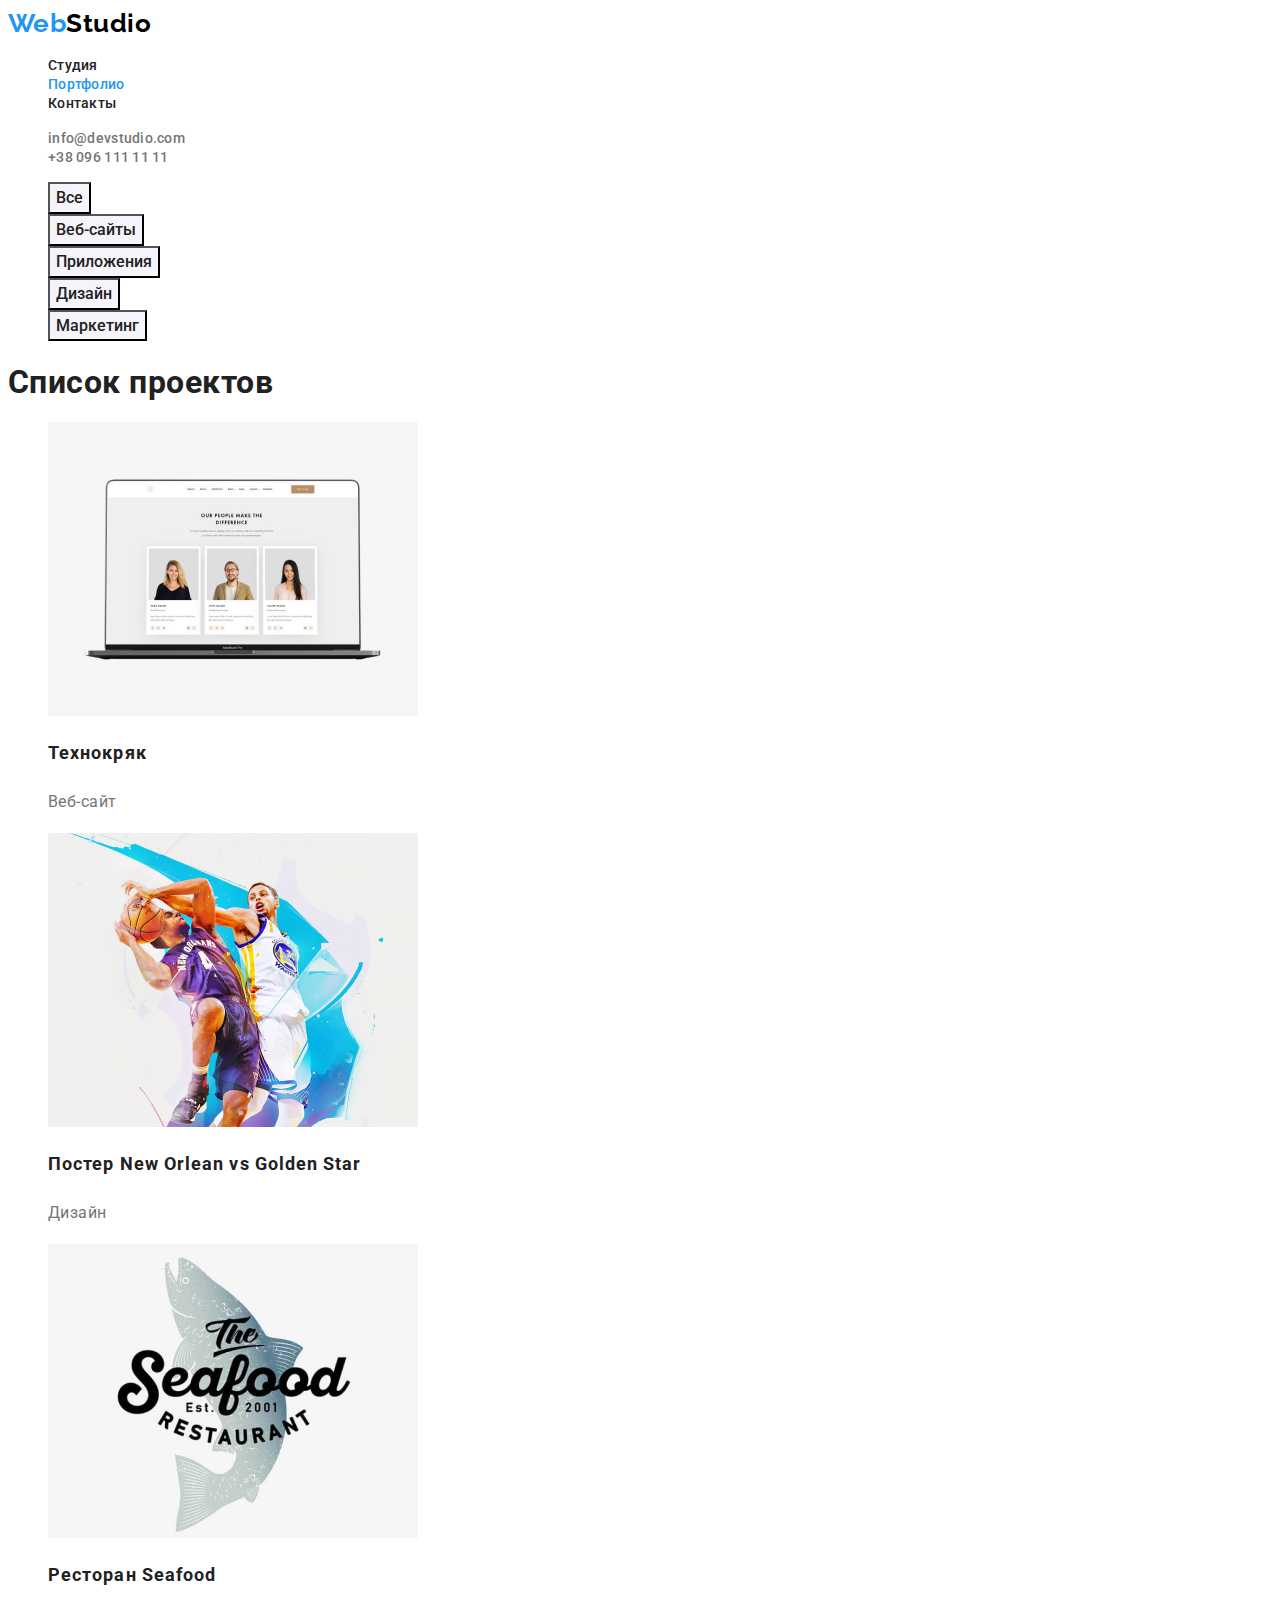
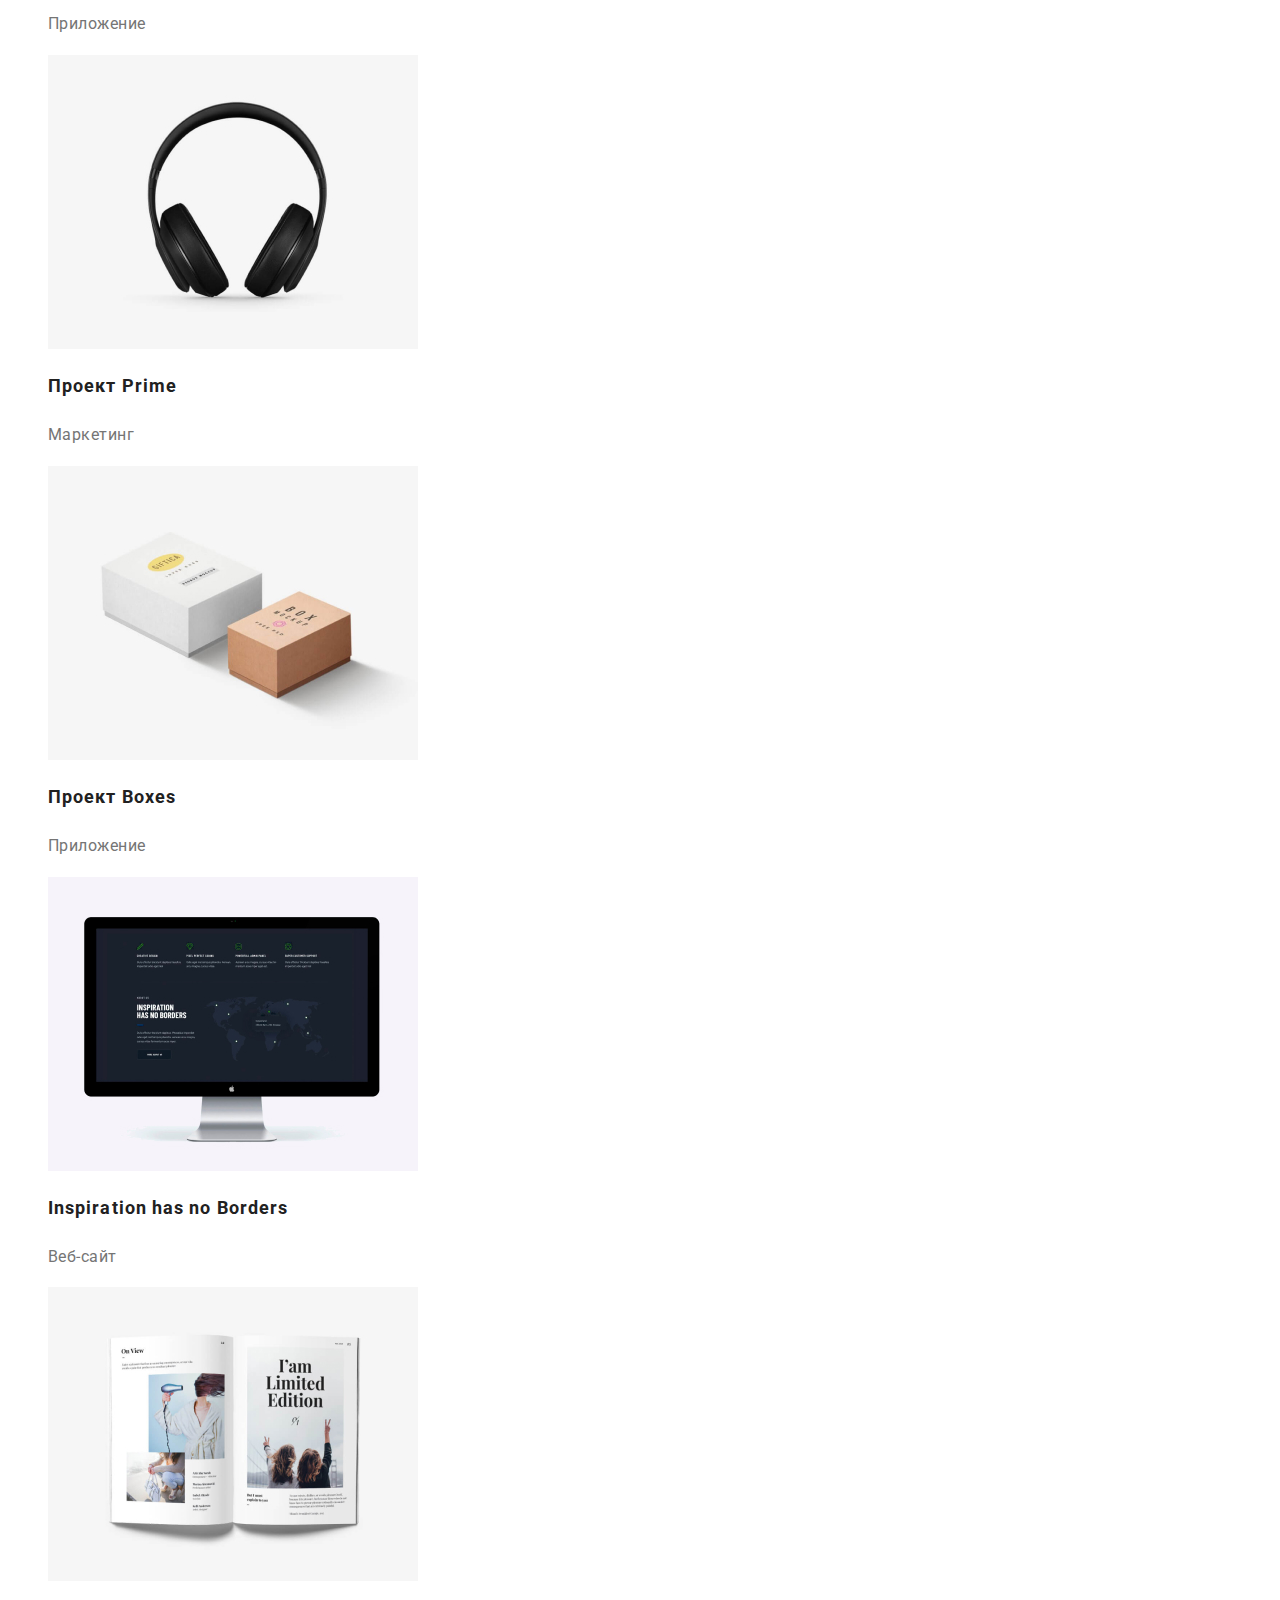
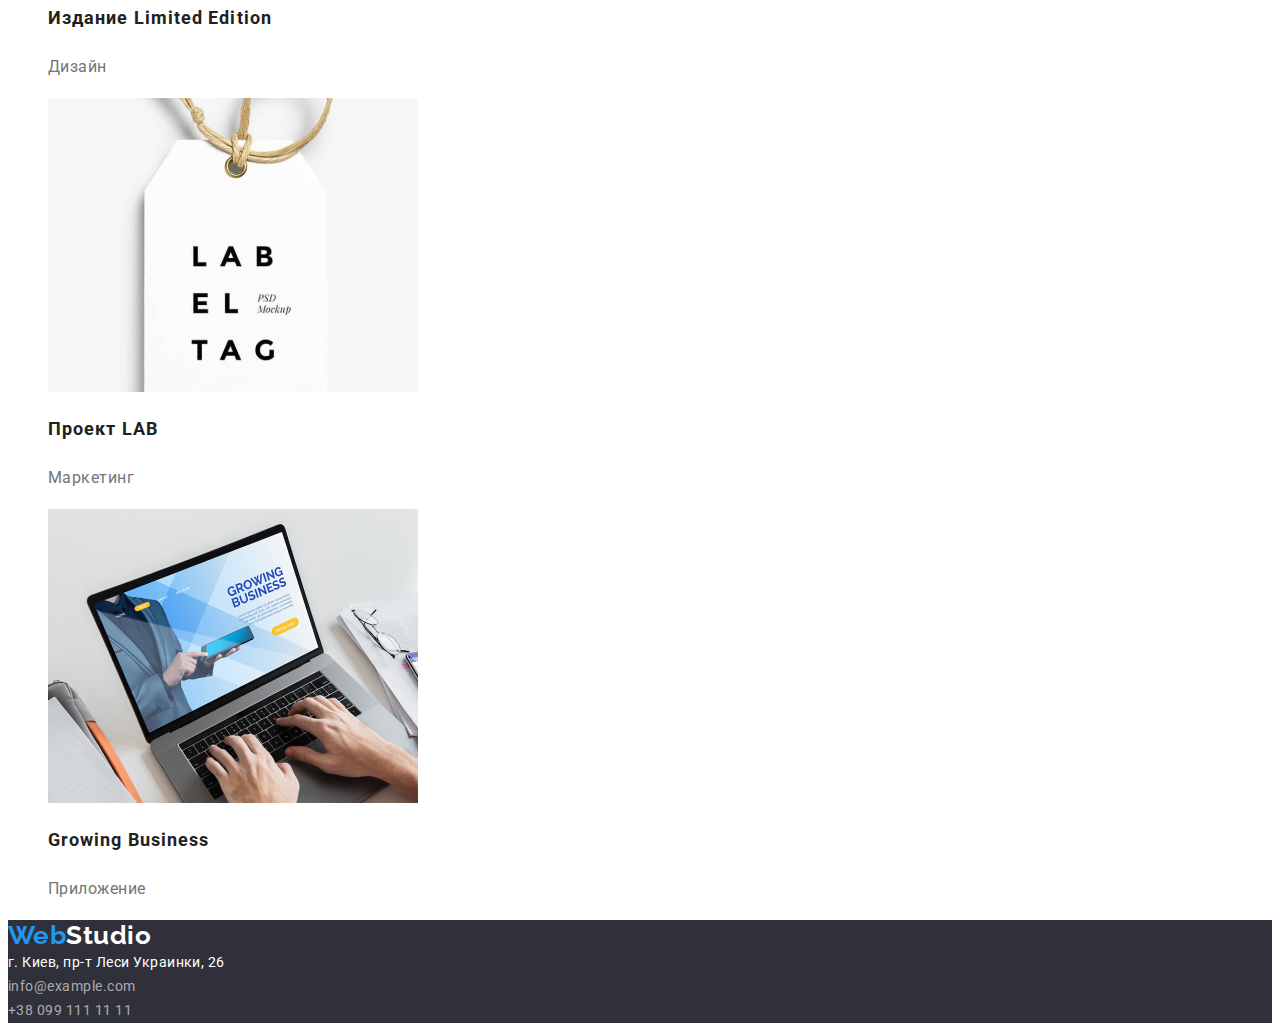
==== portfolio.html @ a72ca66a "Initial commit" ====
<!DOCTYPE html>
<html lang="ru">
<head>
    <meta charset="UTF-8">
    <meta http-equiv="X-UA-Compatible" content="IE=edge">
    <meta name="viewport" content="width=device-width, initial-scale=1.0">
    <title>Portfolio</title>
    <link rel="preconnect" href="https://fonts.googleapis.com">
    <link rel="preconnect" href="https://fonts.gstatic.com" crossorigin>
    <link href="https://fonts.googleapis.com/css2?family=Raleway:wght@700&family=Roboto:wght@400;500;700;900&display=swap"
        rel="stylesheet">
    <link rel="stylesheet" href="./css/styles.css">
</head>
<body>
    <!--Header-->
    <header>
        <a href="" class="logo-link"> <span class="logo-page-web">Web</span><span class="logo-page-studio">Studio</span></a>
        <nav>
            <ul class="site-nav list">
                <li> <a href="./index.html" class="link ">Студия</a></li>
                <li> <a href="./portfolio.html" class="link current">Портфолио </a></li>
                <li> <a href="./contacts.html" class="link">Контакты</a></li>
            </ul>
        </nav>
        <ul class="contact-nav list">
            <li><a href="mailto:info@devstudio.com" class="link">info@devstudio.com</a></li>
            <li><a href="tel:+380961111111" class="link">+38 096 111 11 11</a></li>
        </ul>
    </header>
    <!--Main-->
    <main>
        <section>
        <ul class="list"> 
            <li>
                <button type="button" class="button-filter">Все</button>
            </li>
            <li>
                <button type="button" class="button-filter">Веб-сайты</button>
            </li>
            <li>
                <button type="button" class="button-filter">Приложения</button>
            </li>
            <li>
                <button type="button" class="button-filter">Дизайн</button>
            </li>
            <li>
                <button type="button" class="button-filter">Маркетинг</button>
            </li>
        </ul>
        <!--Main menu-->
        <!--Скрытый заголовок-->
        <h1>Список проектов</h1>
        <ul class="project-list list">
            <li> <a href="" class="link">
                <img src="./images/technokryak.jpg" alt="Фото Технокряк" width="370">
                <h2 class="project-name" >Технокряк</h2>
                <p class="project-desc">Веб-сайт</p>
                </a>
            </li>
            <li> <a href="" class="link">
            <img src="./images/new_orlean.jpg" alt="Фото Нью орлеан" width="370">
                <h2 class="project-name">Постер New Orlean vs Golden Star</h2>
                    <p class="project-desc">Дизайн</p>
                </a>
                </li>
            <li> <a href="" class="link">
            <img src="./images/seafood.jpg" alt="Фото Си фуд" width="370">
                <h2 class="project-name">Ресторан Seafood</h2>
                    <p class="project-desc">Приложение</p>
                </a>
                </li>
            <li> <a href="" class="link">
                <img src="./images/prime.jpg" alt="Фото Прайм" width="370">
                <h2 class="project-name">Проект Prime</h2>
                <p class="project-desc">Маркетинг</p>
                </a>
            </li>
            <li> <a href="" class="link">
            <img src="./images/boxes.jpg" alt="Фото Боксес" width="370">
                <h2 class="project-name">Проект Boxes</h2>
                <p class="project-desc">Приложение</p>
            </a>
            </li>
            <li> <a href="" class="link">
            <img src="./images/no_borders.jpg" alt="Фото Но бордерс" width="370">
                <h2 class="project-name">Inspiration has no Borders</h2>
                <p class="project-desc">Веб-сайт</p>
            </a>
            </li>
            <li> <a href="" class="link">
            <img src="./images/limited_edition.jpg" alt="Фото Лимитед едишн" width="370">
                <h2 class="project-name">Издание Limited Edition</h2>
                <p class="project-desc">Дизайн</p>
            </a>
            </li>
            <li> <a href="" class="link">
            <img src="./images/lab.jpg" alt="Фото Лаб" width="370">
                <h2 class="project-name">Проект LAB</h2>
                <p class="project-desc">Маркетинг</p>
            </a>
            </li>
            <li> <a href="" class="link">
            <img src="./images/gr_business.jpg" alt="Фото растущий бизнес" width="370">
                <h2 class="project-name">Growing Business</h2>
                <p class="project-desc">Приложение</p>
            </a>
            </li>
        </ul>
        </section>
    </main>

    <!--Footer-->
    <footer class="footer-nav">
        <a href="" class="logo-link"><span class="logo-page-web">Web</span><span class="logo-page-studio-white">Studio</span></a>
        <address class="adress">г. Киев, пр-т Леси Украинки, 26 <br>
            <a href="mailto:info@example.com" class="contact">info@example.com</a><br>
            <a href="tel:+380991111111" class="contact">+38 099 111 11 11</a>
        </address>
    </footer>
</body>
---- css/styles.css ----
:root {
    --brand-blue-color: #2196F3;
    --brand-black-color:#212121;
    --brand-grey-color: #757575;
    --background-page:#ffffff;;
    --brand-white-color:#ffffff;
    --background-button-grey: #F5F4FA;
    --background-darkgrey:#2F303A;
      
    }
    body{
        color:var(--brand-black-color);
        background-color: var(--background-page);
        font-family:Roboto, sans-serif;
        letter-spacing: 0.03em;
        
    }
    .list{
        list-style: none;
    }

    /*Стили для index.html*/
    /*Header*/
    .logo-link{
        text-decoration: none;
    }
    .logo-page-web{
        color: var(--brand-blue-color);

        font-family: Raleway,sans-serif;
        font-style: normal;
        font-weight: bold;
        font-size: 26px;
        line-height: 1.19;

    }
    .logo-page-studio{
        color: #000000;

        font-family: Raleway, sans-serif;
        font-style: normal;
        font-weight: bold;
        font-size: 26px;
        line-height: 1.19;
    }
    .site-nav .link{
        color: var(--brand-black-color);
        text-decoration: none;
        
        font-style: normal;
        font-weight: 500;
        font-size: 14px;
        line-height: 1.14;
        letter-spacing: 0.02em;

    }
    .site-nav .link.current{
        color: var(--brand-blue-color);

    }
     .site-nav .link:hover,
     .site-nav .link:focus{
         color: var(--brand-blue-color);
     }
     .contact-nav .link{
        color: var(--brand-grey-color);
        text-decoration: none;

        font-style: normal;
        font-weight: 500;
        font-size: 14px;
        line-height: 1.14;
        letter-spacing: 0.02em;
     }
     .contact-nav .link:hover,
     .contact-nav .link:focus{
         color: var(--brand-blue-color);
         cursor: pointer;
     }

     /*main*/
     .section-main-title{
         background-color: var(--background-darkgrey);
     }
     .main-title{
         color: var(--brand-white-color);

         font-style: normal;
        font-weight: 900;
        font-size: 44px;
        line-height: 1.36;
        text-align: center;
        letter-spacing: 0.06em;
         text-transform:uppercase;
     }
    .button{
        background-color: var(--brand-blue-color);
        color:var(--brand-white-color);

        cursor: pointer;

        font-family: inherit;
        font-style: normal;
        font-weight: bold;
        font-size: 16px;
        line-height: 1.87;
        text-align: center;
        letter-spacing: 0.06em;
    }
   
    .subtitle .features{
       font-style: normal;
        font-size: 14px;
        line-height: 1.14;
        text-transform:uppercase;
    }
    .subtitle .features-desc{
        color: var(--brand-grey-color);

        font-size: 14px;
        line-height: 1.71;
    }
   .section-activity-title{
       font-style: normal;
       font-size: 36px;
        line-height: 1.16;
        text-align: center;
   }
   .section-team{
       background-color: var(--background-button-grey);
   }
   .section-team-title{
       font-style: normal;
        font-size: 36px;
        line-height: 1.16;
        text-align: center;
   }
   .section-team .name{
       font-style: normal;
        font-weight: 500;
        font-size: 16px;
        line-height: 1.18;
        text-align: center;
   }
   .section-team .job{
       color: var(--brand-grey-color);

       font-style: normal;
       font-size: 16px;
        line-height: 1.18;
        text-align: center;
   }
   /*footer*/
   footer{
       background-color: var(--background-darkgrey);
   }
   .adress{
       color: var(--brand-white-color);

       font-style: normal;
        font-weight: normal;
        font-size: 14px;
        line-height: 1.71;
   }
   .footer-nav .contact{
       color: rgba(255, 255, 255, .6);
       text-decoration: none;

       font-style: normal;
        font-weight: normal;
        font-size: 14px;
        line-height: 1.71;
    }
    .footer-nav .contact:focus,
    .footer-nav .contact:hover{
        color: var(--brand-blue-color);
    }
    .logo-page-studio-white{
        color: var(--brand-white-color);

        font-family: Raleway, sans-serif;
        font-style: normal;
        font-weight: bold;
        font-size: 26px;
        line-height: 1.19;
    }
 /*portfolio.html*/
 .button-filter{
     color: inherit;
     background-color: var(--background-button-grey);
     font-family: inherit;

     font-style: normal;
    font-weight: 500;
    font-size: 16px;
    line-height: 1.62;
    text-align: center;
 }
 .button-filter:hover,
 .button-filter:focus{
     color: var(--brand-white-color);
     background-color: var(--brand-blue-color);
     cursor: pointer;
 }
 .project-list .link{
     text-decoration: none;
 }
 .project-name{
     color: var(--brand-black-color);
     font-style: normal;
    font-weight: bold;
    font-size: 18px;
    line-height: 2;
    letter-spacing: 0.06em;
 }
 .project-desc{
color: var(--brand-grey-color);
font-style: normal;
font-weight: normal;
font-size: 16px;
line-height: 1.87;
 }
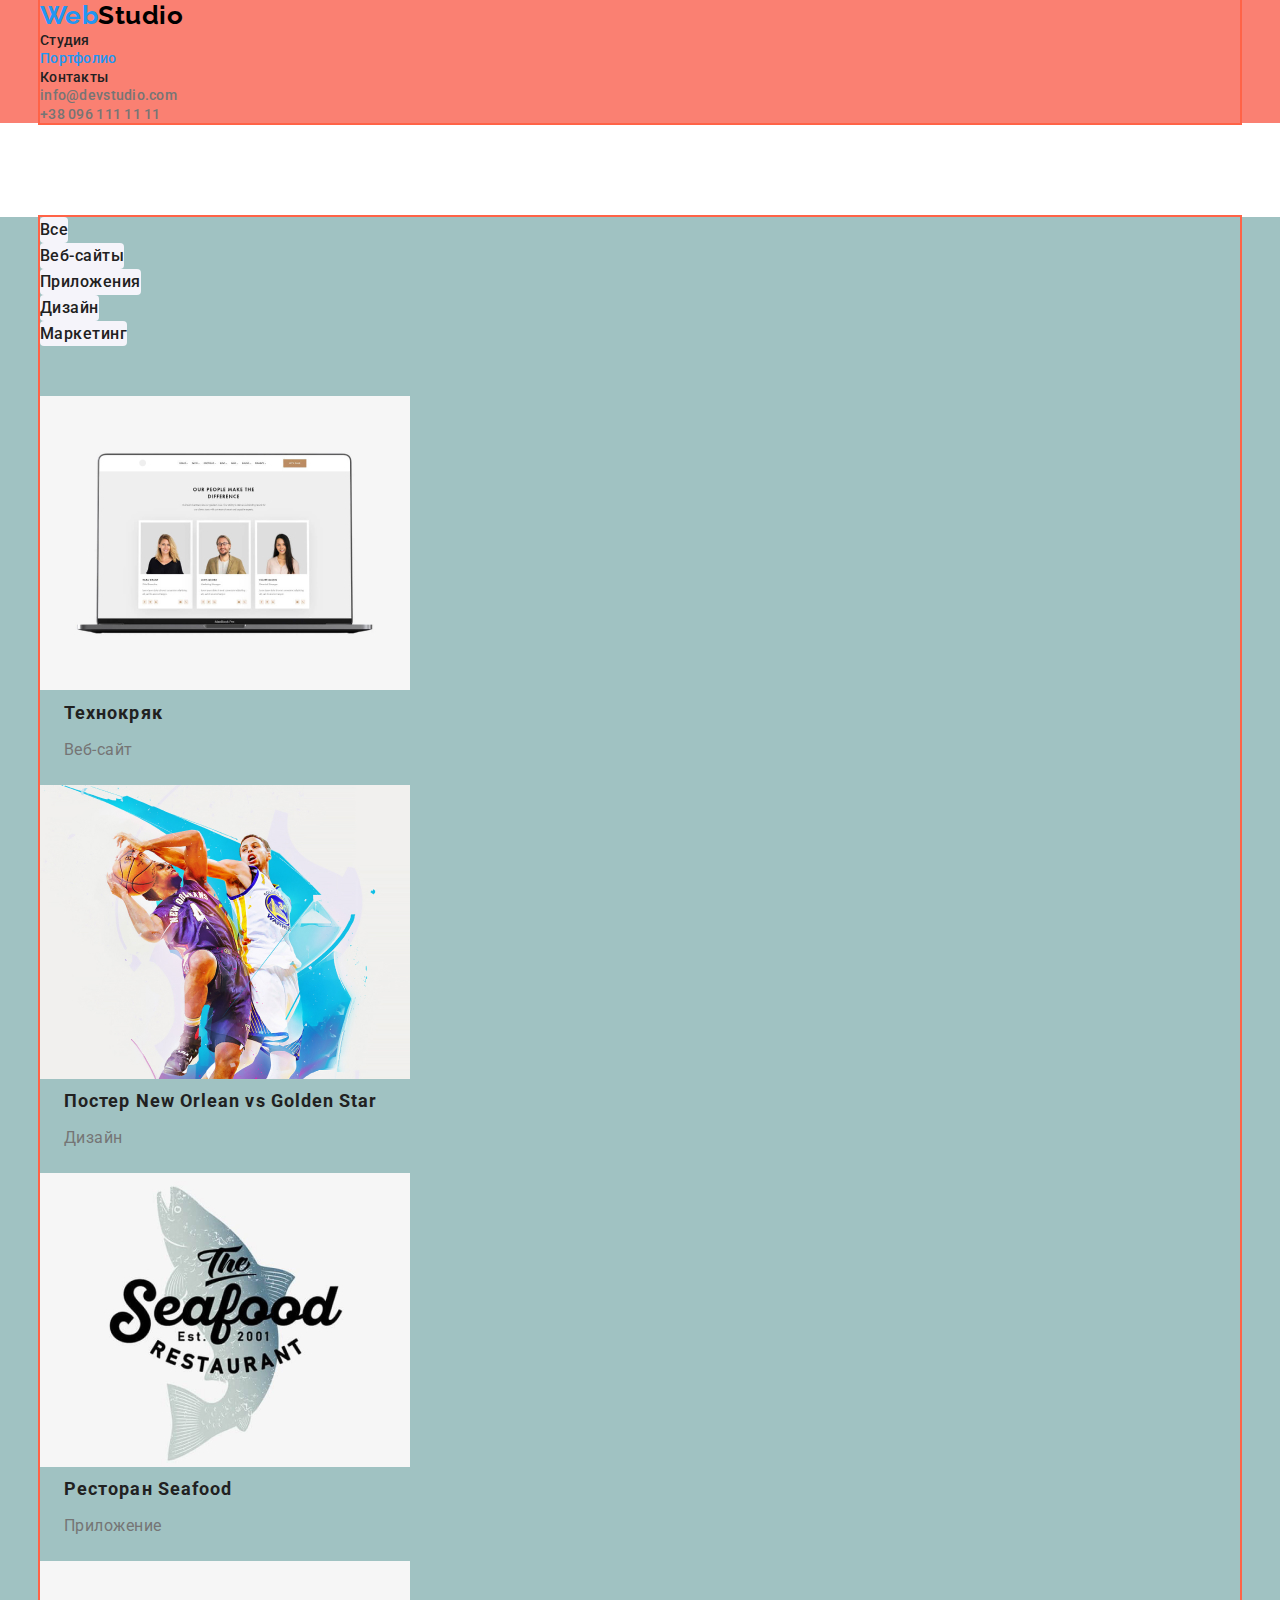
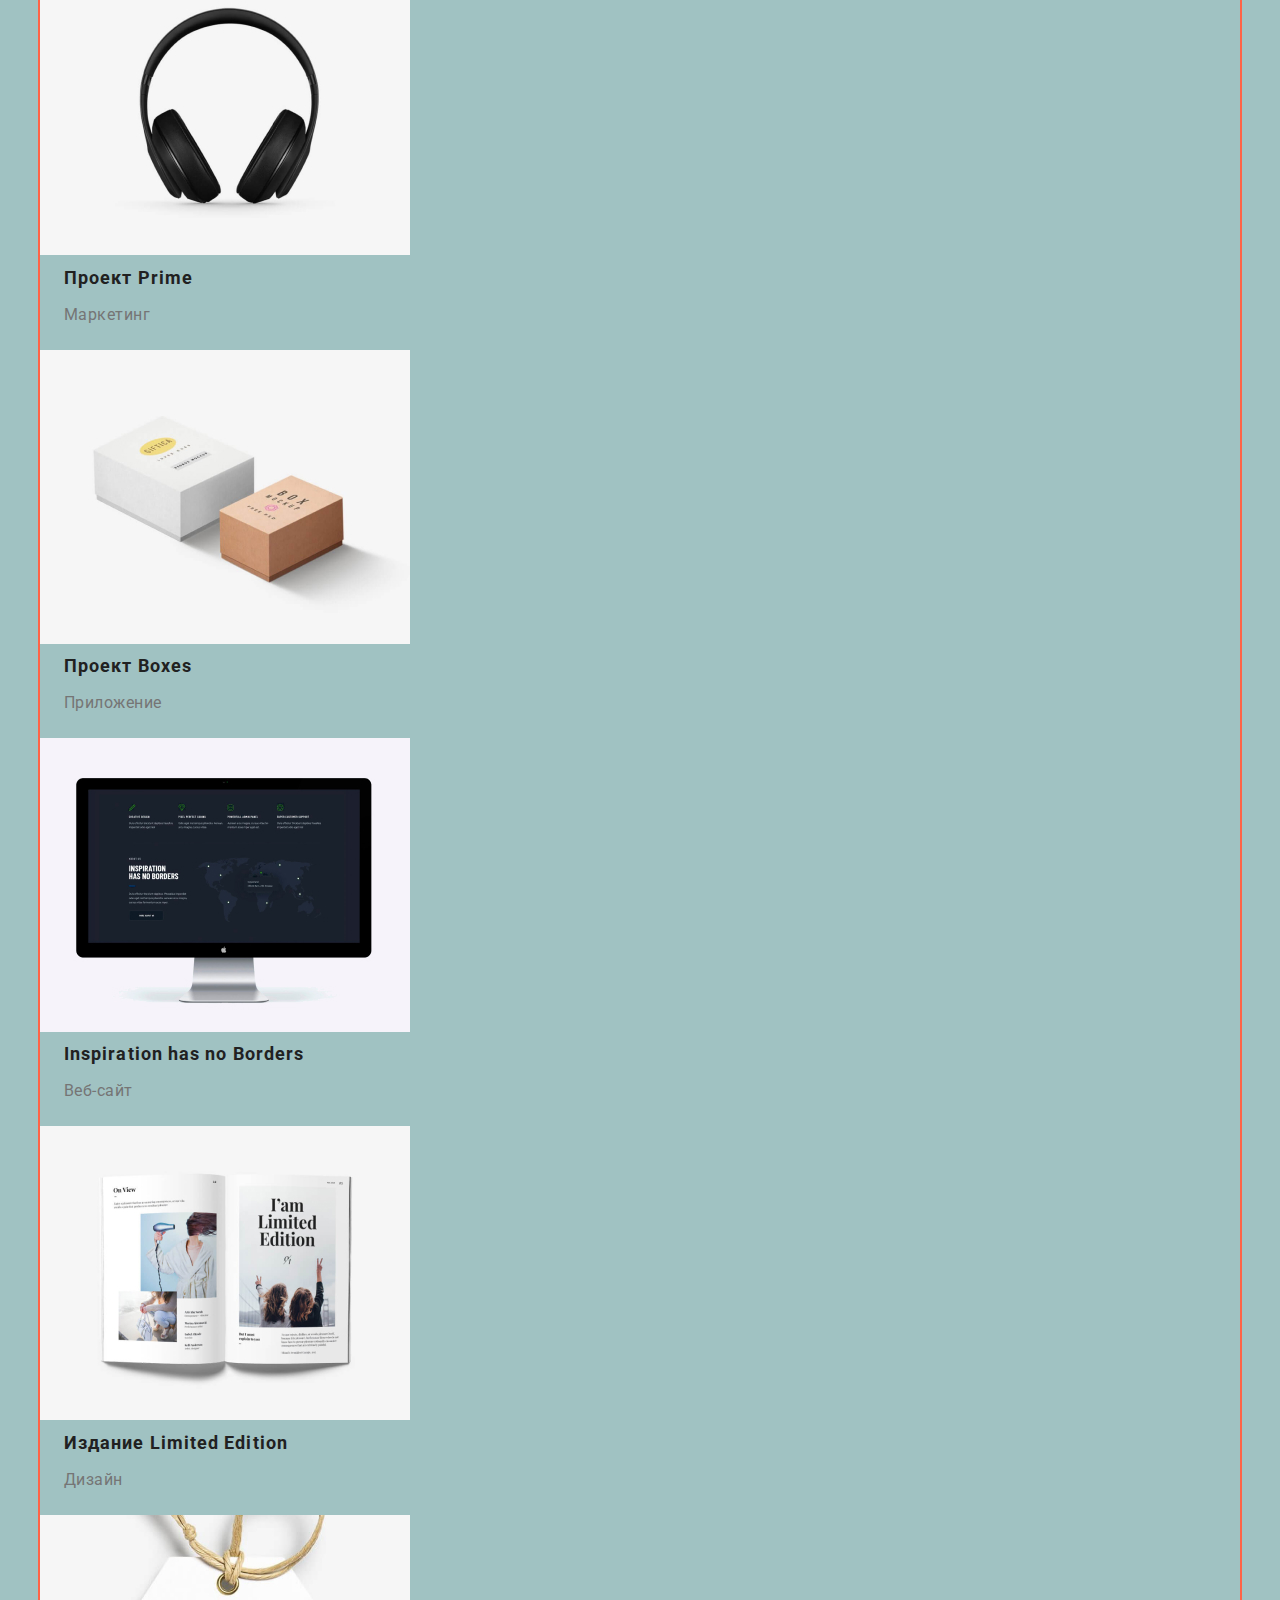
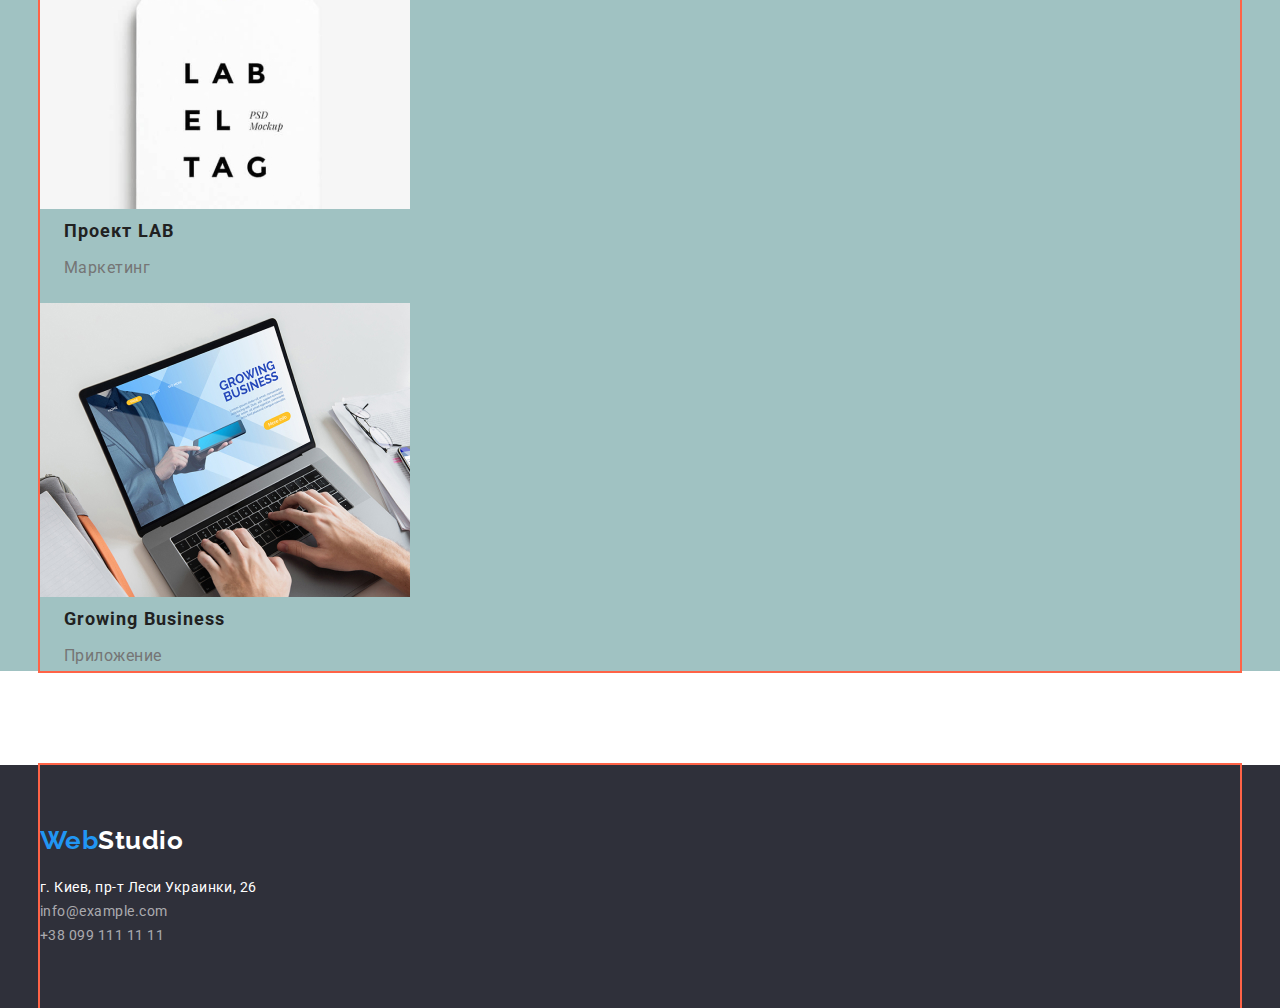
==== commit dcbe9a4e: "Добавляет геометрию страницам" ====
--- a/portfolio.html
+++ b/portfolio.html
@@ -9,47 +9,52 @@
     <link rel="preconnect" href="https://fonts.gstatic.com" crossorigin>
     <link href="https://fonts.googleapis.com/css2?family=Raleway:wght@700&family=Roboto:wght@400;500;700;900&display=swap"
         rel="stylesheet">
+    <link rel="stylesheet" href="https://cdnjs.cloudflare.com/ajax/libs/modern-normalize/1.1.0/modern-normalize.min.css">
     <link rel="stylesheet" href="./css/styles.css">
 </head>
 <body>
     <!--Header-->
-    <header>
-        <a href="" class="logo-link"> <span class="logo-page-web">Web</span><span class="logo-page-studio">Studio</span></a>
-        <nav>
-            <ul class="site-nav list">
-                <li> <a href="./index.html" class="link ">Студия</a></li>
-                <li> <a href="./portfolio.html" class="link current">Портфолио </a></li>
-                <li> <a href="./contacts.html" class="link">Контакты</a></li>
+    <header class="page-header portfolio">
+        <div class="container">
+            <a href="" class="logo-link"> <span class="logo-page-web">Web</span><span class="logo-page-studio">Studio</span></a>
+            <nav>
+                <ul class="site-nav list">
+                    <li> <a href="./index.html" class="link ">Студия</a></li>
+                    <li> <a href="./portfolio.html" class="link current">Портфолио </a></li>
+                    <li> <a href="./contacts.html" class="link">Контакты</a></li>
+                </ul>
+            </nav>
+            <ul class="contact-nav list">
+                <li><a href="mailto:info@devstudio.com" class="link">info@devstudio.com</a></li>
+                <li><a href="tel:+380961111111" class="link">+38 096 111 11 11</a></li>
             </ul>
-        </nav>
-        <ul class="contact-nav list">
-            <li><a href="mailto:info@devstudio.com" class="link">info@devstudio.com</a></li>
-            <li><a href="tel:+380961111111" class="link">+38 096 111 11 11</a></li>
-        </ul>
+        </div>
     </header>
     <!--Main-->
     <main>
-        <section>
-        <ul class="list"> 
-            <li>
-                <button type="button" class="button-filter">Все</button>
-            </li>
-            <li>
-                <button type="button" class="button-filter">Веб-сайты</button>
-            </li>
-            <li>
-                <button type="button" class="button-filter">Приложения</button>
-            </li>
-            <li>
-                <button type="button" class="button-filter">Дизайн</button>
-            </li>
-            <li>
-                <button type="button" class="button-filter">Маркетинг</button>
-            </li>
-        </ul>
+        <section class="projects">
+            <div class="container">
+                <ul class="project-filter list">
+                    <li>
+                        <button type="button" class="button-filter">Все</button>
+                    </li>
+                    <li>
+                        <button type="button" class="button-filter">Веб-сайты</button>
+                    </li>
+                    <li>
+                        <button type="button" class="button-filter">Приложения</button>
+                    </li>
+                    <li>
+                        <button type="button" class="button-filter">Дизайн</button>
+                    </li>
+                    <li>
+                        <button type="button" class="button-filter">Маркетинг</button>
+                    </li>
+                </ul>
+                   
         <!--Main menu-->
         <!--Скрытый заголовок-->
-        <h1>Список проектов</h1>
+        <h1 class="hidden-title">Список проектов</h1>
         <ul class="project-list list">
             <li> <a href="" class="link">
                 <img src="./images/technokryak.jpg" alt="Фото Технокряк" width="370">
@@ -106,15 +111,20 @@
             </a>
             </li>
         </ul>
+        </div>
         </section>
     </main>
 
     <!--Footer-->
     <footer class="footer-nav">
-        <a href="" class="logo-link"><span class="logo-page-web">Web</span><span class="logo-page-studio-white">Studio</span></a>
-        <address class="adress">г. Киев, пр-т Леси Украинки, 26 <br>
-            <a href="mailto:info@example.com" class="contact">info@example.com</a><br>
-            <a href="tel:+380991111111" class="contact">+38 099 111 11 11</a>
-        </address>
+        <div class="container">
+            <a href="" class="logo-link"><span class="logo-page-web">Web</span><span
+                    class="logo-page-studio-white">Studio</span></a>
+            <address class="adress">г. Киев, пр-т Леси Украинки, 26 <br>
+                <a href="mailto:info@example.com" class="contact">info@example.com</a><br>
+                <a href="tel:+380991111111" class="contact">+38 099 111 11 11</a>
+            </address>
+        </div>
+    
     </footer>
 </body>
--- a/css/styles.css
+++ b/css/styles.css
@@ -13,14 +13,28 @@
         background-color: var(--background-page);
         font-family:Roboto, sans-serif;
         letter-spacing: 0.03em;
+        margin: 0px;
         
     }
     .list{
         list-style: none;
+        padding: 0;
+        margin: 0;
+    }
+      .container{
+        width: 1200px;
+        margin-left: auto;
+        margin-right: auto;
+        outline: 2px solid tomato;
     }
 
     /*Стили для index.html*/
     /*Header*/
+    .page-header{
+        
+        background-color: thistle;
+    }
+  
     .logo-link{
         text-decoration: none;
     }
@@ -81,6 +95,8 @@
      /*main*/
      .section-main-title{
          background-color: var(--background-darkgrey);
+         text-align: center;
+         margin-bottom: 94px;
      }
      .main-title{
          color: var(--brand-white-color);
@@ -89,13 +105,25 @@
         font-weight: 900;
         font-size: 44px;
         line-height: 1.36;
-        text-align: center;
+        
         letter-spacing: 0.06em;
          text-transform:uppercase;
+
+         margin-top: 0px;
+         margin-bottom: 30px;
+
+         outline:2px solid yellow;
+     }
+     .hidden-title{
+         display: none;
+         
      }
     .button{
+        all: unset;
         background-color: var(--brand-blue-color);
         color:var(--brand-white-color);
+       box-shadow: 0px 4px 4px rgba(0, 0, 0, 0.15);
+        border-radius: 4px;
 
         cursor: pointer;
 
@@ -106,25 +134,42 @@
         line-height: 1.87;
         text-align: center;
         letter-spacing: 0.06em;
-    }
-   
+
+        display: inline-block;
+        padding: 10px 32px;
+        min-width: 200px;
+    }
+  .features-section{
+      margin-bottom: 94px;
+      background-color: yellow;
+  }
     .subtitle .features{
        font-style: normal;
         font-size: 14px;
         line-height: 1.14;
         text-transform:uppercase;
+        margin-bottom: 10px;
+        margin-top:0;
     }
     .subtitle .features-desc{
         color: var(--brand-grey-color);
 
         font-size: 14px;
         line-height: 1.71;
+        margin-bottom: 0;
+        margin-top: 0;
+    }
+    .section-activity{
+        background-color: rebeccapurple;
+        margin-bottom: 94px;
     }
    .section-activity-title{
        font-style: normal;
        font-size: 36px;
         line-height: 1.16;
         text-align: center;
+        margin-top: 0;
+        margin-bottom: 50px;
    }
    .section-team{
        background-color: var(--background-button-grey);
@@ -134,6 +179,10 @@
         font-size: 36px;
         line-height: 1.16;
         text-align: center;
+        margin-top: 0;
+        margin-bottom: 50px;
+      
+        
    }
    .section-team .name{
        font-style: normal;
@@ -141,6 +190,8 @@
         font-size: 16px;
         line-height: 1.18;
         text-align: center;
+        margin-top: 0;
+        margin-bottom: 10px;
    }
    .section-team .job{
        color: var(--brand-grey-color);
@@ -149,10 +200,16 @@
        font-size: 16px;
         line-height: 1.18;
         text-align: center;
+        margin-top: 0;
+        margin-bottom: 30px;
+   }
+   .container.with-padding{
+       padding: 94px 0;
    }
    /*footer*/
    footer{
        background-color: var(--background-darkgrey);
+       
    }
    .adress{
        color: var(--brand-white-color);
@@ -161,6 +218,7 @@
         font-weight: normal;
         font-size: 14px;
         line-height: 1.71;
+        padding-bottom: 60px;
    }
    .footer-nav .contact{
        color: rgba(255, 255, 255, .6);
@@ -184,10 +242,31 @@
         font-size: 26px;
         line-height: 1.19;
     }
+
+   .footer-nav .logo-link{
+        display: inline-block;
+        padding-top: 60px;
+        padding-bottom: 20px;
+        
+    }
  /*portfolio.html*/
+ .page-header.portfolio{
+     margin-bottom: 94px;
+     background-color: salmon;
+ }
+ .project-filter.list{
+     padding-bottom: 50px;
+     
+ }
+ .projects{
+     background-color: rgb(160, 194, 194);
+     margin-bottom:94px ;
+ }
  .button-filter{
+     all: unset;
      color: inherit;
      background-color: var(--background-button-grey);
+     border-radius: 4px;
      font-family: inherit;
 
      font-style: normal;
@@ -212,6 +291,7 @@
     font-size: 18px;
     line-height: 2;
     letter-spacing: 0.06em;
+    margin: 0 24px 4px 24px;
  }
  .project-desc{
 color: var(--brand-grey-color);
@@ -219,4 +299,5 @@
 font-weight: normal;
 font-size: 16px;
 line-height: 1.87;
+margin: 0 24px 20px 24px;
  }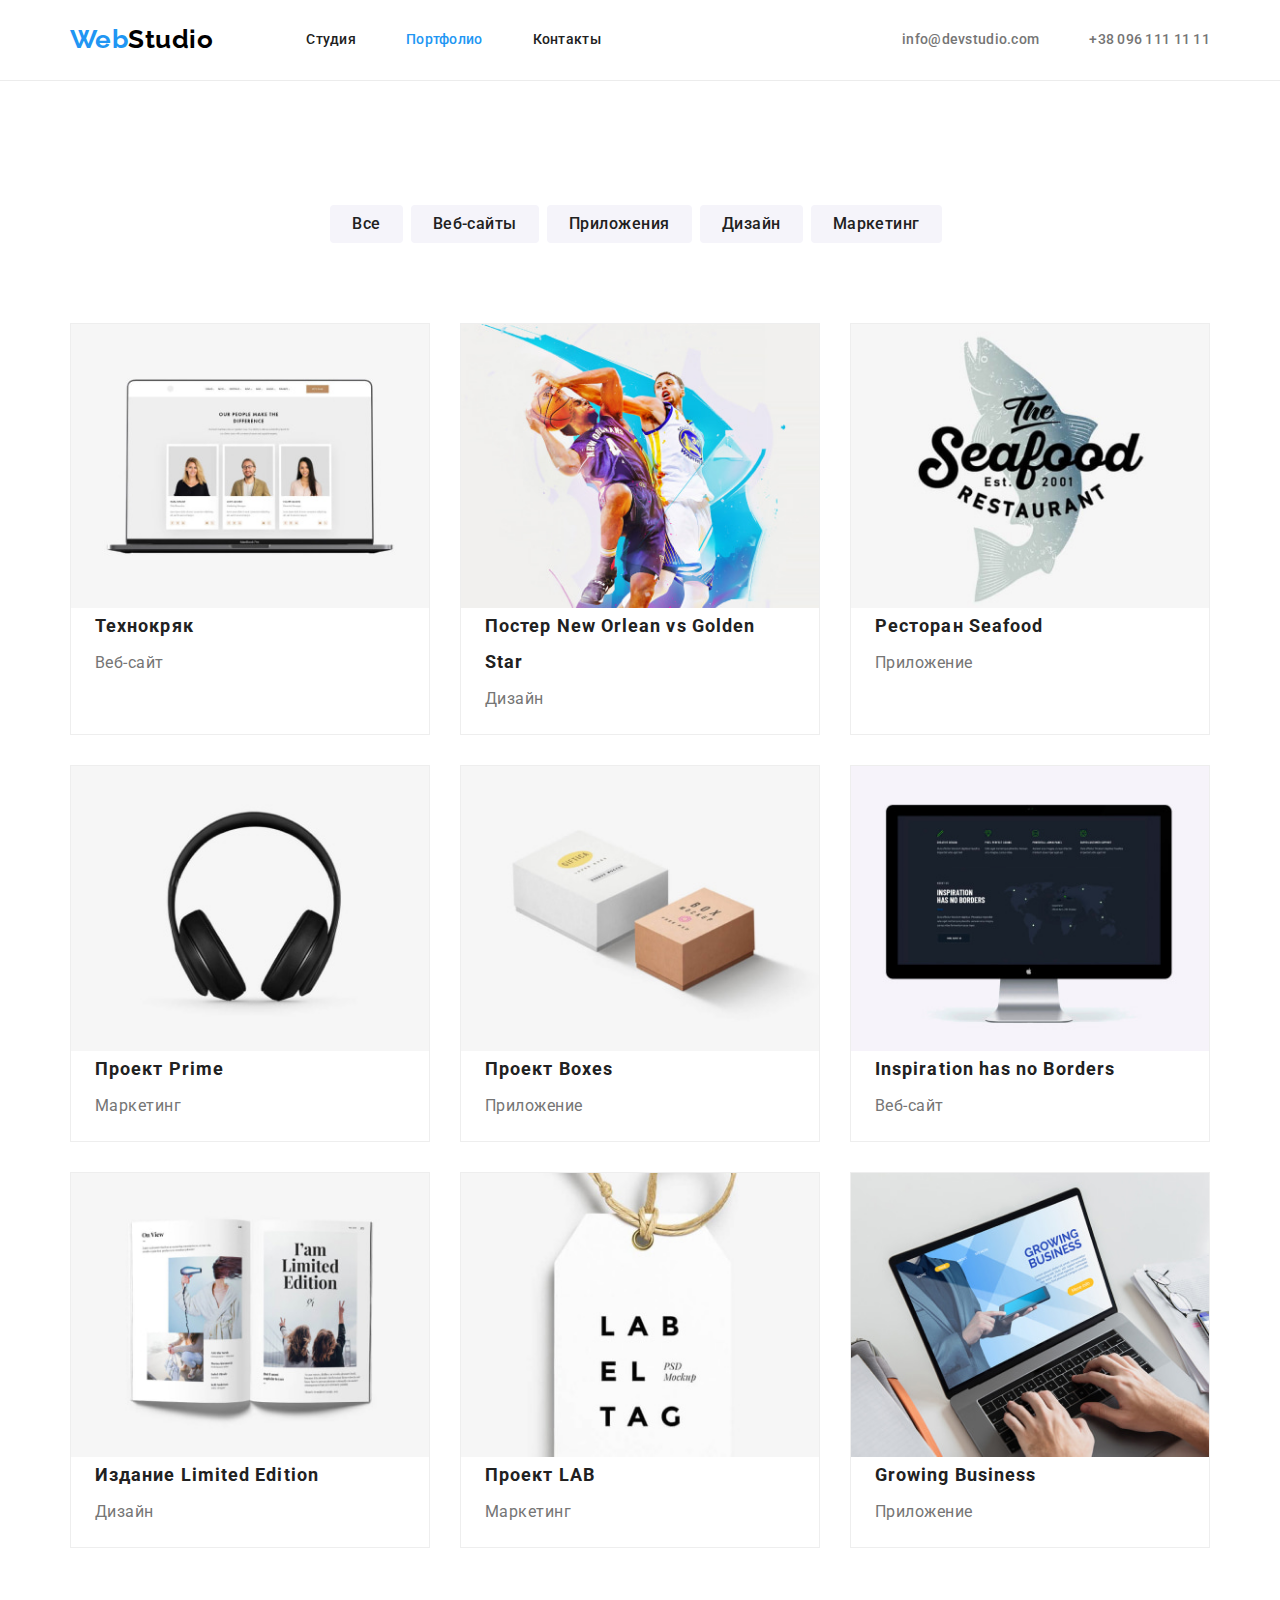
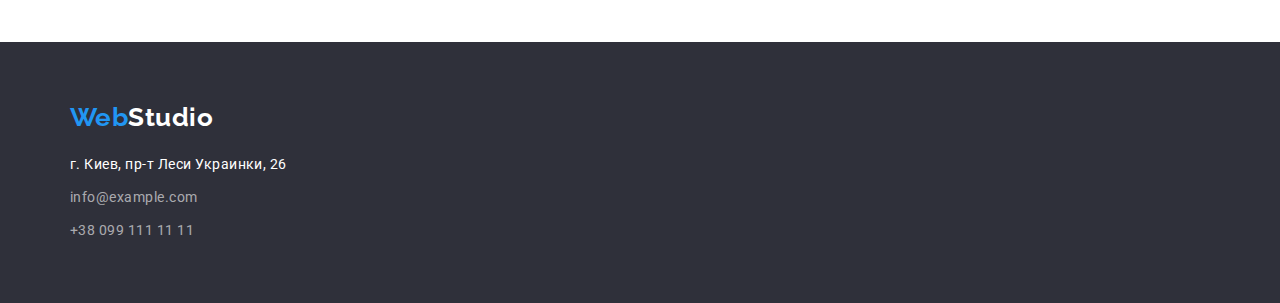
==== commit 3bddb621: "Добавляет геометрию и флексбоксы" ====
--- a/portfolio.html
+++ b/portfolio.html
@@ -35,19 +35,19 @@
         <section class="projects">
             <div class="container">
                 <ul class="project-filter list">
-                    <li>
+                    <li class="project-button">
                         <button type="button" class="button-filter">Все</button>
                     </li>
-                    <li>
+                    <li class="project-button">
                         <button type="button" class="button-filter">Веб-сайты</button>
                     </li>
-                    <li>
+                    <li class="project-button">
                         <button type="button" class="button-filter">Приложения</button>
                     </li>
-                    <li>
+                    <li class="project-button">
                         <button type="button" class="button-filter">Дизайн</button>
                     </li>
-                    <li>
+                    <li class="project-button">
                         <button type="button" class="button-filter">Маркетинг</button>
                     </li>
                 </ul>
@@ -56,55 +56,55 @@
         <!--Скрытый заголовок-->
         <h1 class="hidden-title">Список проектов</h1>
         <ul class="project-list list">
-            <li> <a href="" class="link">
+            <li class="project-item"> <a href="" class="link">
                 <img src="./images/technokryak.jpg" alt="Фото Технокряк" width="370">
                 <h2 class="project-name" >Технокряк</h2>
                 <p class="project-desc">Веб-сайт</p>
                 </a>
             </li>
-            <li> <a href="" class="link">
+            <li class="project-item"> <a href="" class="link">
             <img src="./images/new_orlean.jpg" alt="Фото Нью орлеан" width="370">
                 <h2 class="project-name">Постер New Orlean vs Golden Star</h2>
                     <p class="project-desc">Дизайн</p>
                 </a>
                 </li>
-            <li> <a href="" class="link">
+            <li class="project-item"> <a href="" class="link">
             <img src="./images/seafood.jpg" alt="Фото Си фуд" width="370">
                 <h2 class="project-name">Ресторан Seafood</h2>
                     <p class="project-desc">Приложение</p>
                 </a>
                 </li>
-            <li> <a href="" class="link">
+            <li class="project-item"> <a href="" class="link">
                 <img src="./images/prime.jpg" alt="Фото Прайм" width="370">
                 <h2 class="project-name">Проект Prime</h2>
                 <p class="project-desc">Маркетинг</p>
                 </a>
             </li>
-            <li> <a href="" class="link">
+            <li class="project-item"> <a href="" class="link">
             <img src="./images/boxes.jpg" alt="Фото Боксес" width="370">
                 <h2 class="project-name">Проект Boxes</h2>
                 <p class="project-desc">Приложение</p>
             </a>
             </li>
-            <li> <a href="" class="link">
+            <li class="project-item"> <a href="" class="link">
             <img src="./images/no_borders.jpg" alt="Фото Но бордерс" width="370">
                 <h2 class="project-name">Inspiration has no Borders</h2>
                 <p class="project-desc">Веб-сайт</p>
             </a>
             </li>
-            <li> <a href="" class="link">
+            <li class="project-item"> <a href="" class="link">
             <img src="./images/limited_edition.jpg" alt="Фото Лимитед едишн" width="370">
                 <h2 class="project-name">Издание Limited Edition</h2>
                 <p class="project-desc">Дизайн</p>
             </a>
             </li>
-            <li> <a href="" class="link">
+            <li class="project-item"> <a href="" class="link">
             <img src="./images/lab.jpg" alt="Фото Лаб" width="370">
                 <h2 class="project-name">Проект LAB</h2>
                 <p class="project-desc">Маркетинг</p>
             </a>
             </li>
-            <li> <a href="" class="link">
+            <li class="project-item"> <a href="" class="link">
             <img src="./images/gr_business.jpg" alt="Фото растущий бизнес" width="370">
                 <h2 class="project-name">Growing Business</h2>
                 <p class="project-desc">Приложение</p>
--- a/css/styles.css
+++ b/css/styles.css
@@ -1,303 +1,410 @@
 :root {
-    --brand-blue-color: #2196F3;
-    --brand-black-color:#212121;
-    --brand-grey-color: #757575;
-    --background-page:#ffffff;;
-    --brand-white-color:#ffffff;
-    --background-button-grey: #F5F4FA;
-    --background-darkgrey:#2F303A;
-      
-    }
-    body{
-        color:var(--brand-black-color);
-        background-color: var(--background-page);
-        font-family:Roboto, sans-serif;
-        letter-spacing: 0.03em;
-        margin: 0px;
-        
-    }
-    .list{
-        list-style: none;
-        padding: 0;
-        margin: 0;
-    }
-      .container{
-        width: 1200px;
-        margin-left: auto;
-        margin-right: auto;
-        outline: 2px solid tomato;
-    }
-
-    /*Стили для index.html*/
-    /*Header*/
-    .page-header{
-        
-        background-color: thistle;
-    }
-  
-    .logo-link{
-        text-decoration: none;
-    }
-    .logo-page-web{
-        color: var(--brand-blue-color);
-
-        font-family: Raleway,sans-serif;
-        font-style: normal;
-        font-weight: bold;
-        font-size: 26px;
-        line-height: 1.19;
-
-    }
-    .logo-page-studio{
-        color: #000000;
-
-        font-family: Raleway, sans-serif;
-        font-style: normal;
-        font-weight: bold;
-        font-size: 26px;
-        line-height: 1.19;
-    }
-    .site-nav .link{
-        color: var(--brand-black-color);
-        text-decoration: none;
-        
-        font-style: normal;
-        font-weight: 500;
-        font-size: 14px;
-        line-height: 1.14;
-        letter-spacing: 0.02em;
-
-    }
-    .site-nav .link.current{
-        color: var(--brand-blue-color);
-
-    }
-     .site-nav .link:hover,
-     .site-nav .link:focus{
-         color: var(--brand-blue-color);
-     }
-     .contact-nav .link{
-        color: var(--brand-grey-color);
-        text-decoration: none;
-
-        font-style: normal;
-        font-weight: 500;
-        font-size: 14px;
-        line-height: 1.14;
-        letter-spacing: 0.02em;
-     }
-     .contact-nav .link:hover,
-     .contact-nav .link:focus{
-         color: var(--brand-blue-color);
-         cursor: pointer;
-     }
-
-     /*main*/
-     .section-main-title{
-         background-color: var(--background-darkgrey);
-         text-align: center;
-         margin-bottom: 94px;
-     }
-     .main-title{
-         color: var(--brand-white-color);
-
-         font-style: normal;
-        font-weight: 900;
-        font-size: 44px;
-        line-height: 1.36;
-        
-        letter-spacing: 0.06em;
-         text-transform:uppercase;
-
-         margin-top: 0px;
-         margin-bottom: 30px;
-
-         outline:2px solid yellow;
-     }
-     .hidden-title{
-         display: none;
-         
-     }
-    .button{
-        all: unset;
-        background-color: var(--brand-blue-color);
-        color:var(--brand-white-color);
-       box-shadow: 0px 4px 4px rgba(0, 0, 0, 0.15);
-        border-radius: 4px;
-
-        cursor: pointer;
-
-        font-family: inherit;
-        font-style: normal;
-        font-weight: bold;
-        font-size: 16px;
-        line-height: 1.87;
-        text-align: center;
-        letter-spacing: 0.06em;
-
-        display: inline-block;
-        padding: 10px 32px;
-        min-width: 200px;
-    }
-  .features-section{
-      margin-bottom: 94px;
-      background-color: yellow;
-  }
-    .subtitle .features{
-       font-style: normal;
-        font-size: 14px;
-        line-height: 1.14;
-        text-transform:uppercase;
-        margin-bottom: 10px;
-        margin-top:0;
-    }
-    .subtitle .features-desc{
-        color: var(--brand-grey-color);
-
-        font-size: 14px;
-        line-height: 1.71;
-        margin-bottom: 0;
-        margin-top: 0;
-    }
-    .section-activity{
-        background-color: rebeccapurple;
-        margin-bottom: 94px;
-    }
-   .section-activity-title{
-       font-style: normal;
-       font-size: 36px;
-        line-height: 1.16;
-        text-align: center;
-        margin-top: 0;
-        margin-bottom: 50px;
-   }
-   .section-team{
-       background-color: var(--background-button-grey);
-   }
-   .section-team-title{
-       font-style: normal;
-        font-size: 36px;
-        line-height: 1.16;
-        text-align: center;
-        margin-top: 0;
-        margin-bottom: 50px;
-      
-        
-   }
-   .section-team .name{
-       font-style: normal;
-        font-weight: 500;
-        font-size: 16px;
-        line-height: 1.18;
-        text-align: center;
-        margin-top: 0;
-        margin-bottom: 10px;
-   }
-   .section-team .job{
-       color: var(--brand-grey-color);
-
-       font-style: normal;
-       font-size: 16px;
-        line-height: 1.18;
-        text-align: center;
-        margin-top: 0;
-        margin-bottom: 30px;
-   }
-   .container.with-padding{
-       padding: 94px 0;
-   }
-   /*footer*/
-   footer{
-       background-color: var(--background-darkgrey);
-       
-   }
-   .adress{
-       color: var(--brand-white-color);
-
-       font-style: normal;
-        font-weight: normal;
-        font-size: 14px;
-        line-height: 1.71;
-        padding-bottom: 60px;
-   }
-   .footer-nav .contact{
-       color: rgba(255, 255, 255, .6);
-       text-decoration: none;
-
-       font-style: normal;
-        font-weight: normal;
-        font-size: 14px;
-        line-height: 1.71;
-    }
-    .footer-nav .contact:focus,
-    .footer-nav .contact:hover{
-        color: var(--brand-blue-color);
-    }
-    .logo-page-studio-white{
-        color: var(--brand-white-color);
-
-        font-family: Raleway, sans-serif;
-        font-style: normal;
-        font-weight: bold;
-        font-size: 26px;
-        line-height: 1.19;
-    }
-
-   .footer-nav .logo-link{
-        display: inline-block;
-        padding-top: 60px;
-        padding-bottom: 20px;
-        
-    }
- /*portfolio.html*/
- .page-header.portfolio{
-     margin-bottom: 94px;
-     background-color: salmon;
- }
- .project-filter.list{
-     padding-bottom: 50px;
-     
- }
- .projects{
-     background-color: rgb(160, 194, 194);
-     margin-bottom:94px ;
- }
- .button-filter{
-     all: unset;
-     color: inherit;
-     background-color: var(--background-button-grey);
-     border-radius: 4px;
-     font-family: inherit;
-
-     font-style: normal;
-    font-weight: 500;
-    font-size: 16px;
-    line-height: 1.62;
-    text-align: center;
- }
- .button-filter:hover,
- .button-filter:focus{
-     color: var(--brand-white-color);
-     background-color: var(--brand-blue-color);
-     cursor: pointer;
- }
- .project-list .link{
-     text-decoration: none;
- }
- .project-name{
-     color: var(--brand-black-color);
-     font-style: normal;
-    font-weight: bold;
-    font-size: 18px;
-    line-height: 2;
-    letter-spacing: 0.06em;
-    margin: 0 24px 4px 24px;
- }
- .project-desc{
-color: var(--brand-grey-color);
-font-style: normal;
-font-weight: normal;
-font-size: 16px;
-line-height: 1.87;
-margin: 0 24px 20px 24px;
- }+  --brand-blue-color: #2196f3;
+  --brand-black-color: #212121;
+  --brand-grey-color: #757575;
+  --background-page: #ffffff;
+  --brand-white-color: #ffffff;
+  --background-button-grey: #f5f4fa;
+  --background-darkgrey: #2f303a;
+  --card-set-gap:30px;
+}
+body {
+  color: var(--brand-black-color);
+  background-color: var(--background-page);
+  font-family: Roboto, sans-serif;
+  letter-spacing: 0.03em;
+  margin: 0px;
+}
+.list {
+  list-style: none;
+  padding: 0;
+  margin: 0;
+}
+.container {
+  width: 1170px;
+  padding-left: 15px;
+  padding-right: 15px;
+  margin-left: auto;
+  margin-right: auto;
+  /* outline: 2px solid tomato; */
+}
+.section{
+  padding-top: 94px;
+
+}
+img{
+  display: block;
+  max-width: 100%;
+  height: auto;
+}
+
+/*Стили для index.html*/
+/*Header*/
+.page-header {
+  border-bottom: 1px solid #ECECEC;
+  /* background-color: thistle; */
+}
+.page-header > .container{
+   display: flex;
+   align-items: center;
+   padding-top: 24px;
+   padding-bottom: 25px;
+   
+   
+}
+
+.logo-link {
+  text-decoration: none;
+  display: flex;
+  margin-right: 93px;
+}
+.logo-page-web {
+  color: var(--brand-blue-color);
+
+  font-family: Raleway, sans-serif;
+  font-style: normal;
+  font-weight: bold;
+  font-size: 26px;
+  line-height: 1.19;
+}
+.logo-page-studio {
+  color: #000000;
+
+  font-family: Raleway, sans-serif;
+  font-style: normal;
+  font-weight: bold;
+  font-size: 26px;
+  line-height: 1.19;
+}
+.site-nav{
+  display: flex;
+  margin-right: 50px;
+ 
+}
+.site-nav .link {
+  color: var(--brand-black-color);
+  text-decoration: none;
+
+  font-style: normal;
+  font-weight: 500;
+  font-size: 14px;
+  line-height: 1.14;
+  letter-spacing: 0.02em;
+  margin-right: 50px;
+}
+.site-nav .link.current {
+  color: var(--brand-blue-color);
+}
+.site-nav .link:hover,
+.site-nav .link:focus {
+  color: var(--brand-blue-color);
+}
+.contact-nav{
+  display: flex;
+ 
+  margin-left: auto;
+}
+.contact-nav .link {
+  color: var(--brand-grey-color);
+  text-decoration: none;
+
+  font-style: normal;
+  font-weight: 500;
+  font-size: 14px;
+  line-height: 1.14;
+  letter-spacing: 0.02em;
+  margin-left: 50px;
+}
+.contact-nav .link:hover,
+.contact-nav .link:focus {
+  color: var(--brand-blue-color);
+  cursor: pointer;
+}
+
+/*main*/
+.section-hero-title {
+  background-color: var(--background-darkgrey);
+  text-align: center;
+  padding-top: 200px;
+  
+  
+}
+.hero-title {
+  color: var(--brand-white-color);
+
+  font-style: normal;
+  font-weight: 900;
+  font-size: 44px;
+  line-height: 1.36;
+
+  letter-spacing: 0.06em;
+  text-transform: uppercase;
+  margin-top: 0px;
+  
+}
+
+
+/* visually-hidden ? */
+.hidden-title {
+  display: none;
+  
+}
+.button {
+  all: unset;
+  background-color: var(--brand-blue-color);
+  color: var(--brand-white-color);
+  box-shadow: 0px 4px 4px rgba(0, 0, 0, 0.15);
+  border-radius: 4px;
+
+  cursor: pointer;
+
+  font-family: inherit;
+  font-style: normal;
+  font-weight: bold;
+  font-size: 16px;
+  line-height: 1.87;
+  text-align: center;
+  letter-spacing: 0.06em;
+
+  display: inline-block;
+  padding: 10px 32px;
+  
+  margin-bottom: 200px;
+}
+.button:hover, .button:focus{
+  filter: drop-shadow(0px 4px 4px rgba(0, 0, 0, 0.25)) drop-shadow(0px 4px 4px rgba(0, 0, 0, 0.25));
+}
+.section.features {
+  
+/*   
+  background-color: yellow; */
+}
+.features-item{
+  /* display: block;
+  margin-right: 15px; */
+   margin-top: 30px;
+  margin-left: 30px;
+}
+.subtitle .features {
+  font-style: normal;
+  font-size: 14px;
+  line-height: 1.14;
+  text-transform: uppercase;
+  margin-bottom: 10px;
+  margin-top: 0;
+  
+}
+.subtitle .features-desc {
+  color: var(--brand-grey-color);
+
+  font-size: 14px;
+  line-height: 1.71;
+  margin-bottom: 0;
+  margin-top: 0;
+}
+.subtitle.list{
+  display: flex;
+  justify-content: space-between;
+  margin-left: calc(-1 * var(--card-set-gap));
+  margin-top: calc(-1 * var(--card-set-gap));
+    
+}
+.item-activity{
+  margin-top: 30px;
+  margin-left: 30px;
+}
+.section.activity {
+  /* background-color: rebeccapurple; */
+ 
+}
+.section.activity-title {
+  font-style: normal;
+  font-size: 36px;
+  line-height: 1.16;
+  text-align: center;
+  margin-top: 0;
+  padding-top: 0;
+  margin-bottom: 50px;
+  
+}
+.list.activity{
+  display: flex;
+  justify-content: space-between;
+  margin-left: calc(-1 * var(--card-set-gap));
+  margin-top: calc(-1 * var(--card-set-gap));
+   
+    
+}
+.section-team {
+  background-color: var(--background-button-grey);
+  margin-top: 94px;
+  
+}
+.team-person{
+  background-color: var(--brand-white-color);
+  box-shadow: 0px 1px 3px rgba(0, 0, 0, 0.12), 0px 1px 1px rgba(0, 0, 0, 0.14), 0px 2px 1px rgba(0, 0, 0, 0.2);
+  border-radius: 0px 0px 4px 4px;
+  margin-top: 30px;
+  margin-left: 30px;
+}
+.team-card.list{
+  display: flex;
+  justify-content: space-between;
+  padding-bottom: 94px;
+  margin-left: calc(-1 * var(--card-set-gap));
+  margin-top: calc(-1 * var(--card-set-gap));
+}
+.section-team-title {
+  font-style: normal;
+  font-size: 36px;
+  line-height: 1.16;
+  text-align: center;
+  margin-top: 0;
+  padding-top: 94px;
+  
+  
+}
+.section-team .name {
+  font-style: normal;
+  font-weight: 500;
+  font-size: 16px;
+  line-height: 1.18;
+  text-align: center;
+  margin-top: 30px;
+  margin-bottom: 10px;
+}
+.section-team .job {
+  color: var(--brand-grey-color);
+
+  font-style: normal;
+  font-size: 16px;
+  line-height: 1.18;
+  text-align: center;
+  margin-top: 0;
+  margin-bottom: 30px;
+}
+
+/*footer*/
+footer {
+  background-color: var(--background-darkgrey);
+}
+.adress {
+  color: var(--brand-white-color);
+
+  font-style: normal;
+  font-weight: normal;
+  font-size: 14px;
+  line-height: 1.71;
+  padding-bottom: 60px;
+}
+.footer-nav .contact {
+  color: rgba(255, 255, 255, 0.6);
+  text-decoration: none;
+
+  font-style: normal;
+  font-weight: normal;
+  font-size: 14px;
+  line-height: 1.71;
+  display: inline-block;
+  padding-top: 9px;
+}
+.footer-nav .contact:focus,
+.footer-nav .contact:hover {
+  color: var(--brand-blue-color);
+}
+.logo-page-studio-white {
+  color: var(--brand-white-color);
+
+  font-family: Raleway, sans-serif;
+  font-style: normal;
+  font-weight: bold;
+  font-size: 26px;
+  line-height: 1.19;
+}
+
+.footer-nav .logo-link {
+  display: inline-block;
+  padding-top: 60px;
+  padding-bottom: 20px;
+}
+
+
+
+/*portfolio.html*/
+
+
+.project-filter {
+  margin-bottom: 50px;
+  padding: 30px;
+  display: flex;
+ justify-content: center;
+  
+}
+.projects {
+  /* background-color: rgb(160, 194, 194); */
+  padding-bottom: 94px;
+  padding-top: 94px;
+}
+.project-button{
+  display: flex;
+   margin-right: 8px;
+}
+
+.button-filter {
+  all: unset;
+  color: inherit;
+  background-color: var(--background-button-grey);
+  border-radius: 4px;
+  font-family: inherit;
+
+  font-style: normal;
+  font-weight: 500;
+  font-size: 16px;
+  line-height: 1.62;
+  text-align: center;
+  
+padding: 6px 22px;
+}
+.button-filter:hover,
+.button-filter:focus {
+  color: var(--brand-white-color);
+  background-color: var(--brand-blue-color);
+  cursor: pointer;
+  box-shadow: 0px 3px 1px rgba(0, 0, 0, 0.1), 0px 1px 2px rgba(0, 0, 0, 0.08), 0px 2px 2px rgba(0, 0, 0, 0.12);
+border-radius: 4px;
+}
+.project-list .link {
+  text-decoration: none;
+}
+.project-list{
+  display: flex;
+  flex-wrap: wrap;
+  margin-left: calc(-1 * var(--card-set-gap));
+  margin-top: calc(-1 * var(--card-set-gap));
+}
+.project-item{
+  background-color: var(--brand-white-color);
+  border: 1px solid #EEEEEE;
+box-sizing: border-box;
+margin-top: 30px;
+  margin-left: 30px;
+  flex-basis: calc((100% - 90px) / 3);
+}
+
+.project-name {
+  color: var(--brand-black-color);
+  font-style: normal;
+  font-weight: bold;
+  font-size: 18px;
+  line-height: 2;
+  letter-spacing: 0.06em;
+  margin: 0 24px 4px 24px;
+}
+.project-desc {
+  color: var(--brand-grey-color);
+  font-style: normal;
+  font-weight: normal;
+  font-size: 16px;
+  line-height: 1.87;
+  margin: 0 24px 20px 24px;
+}
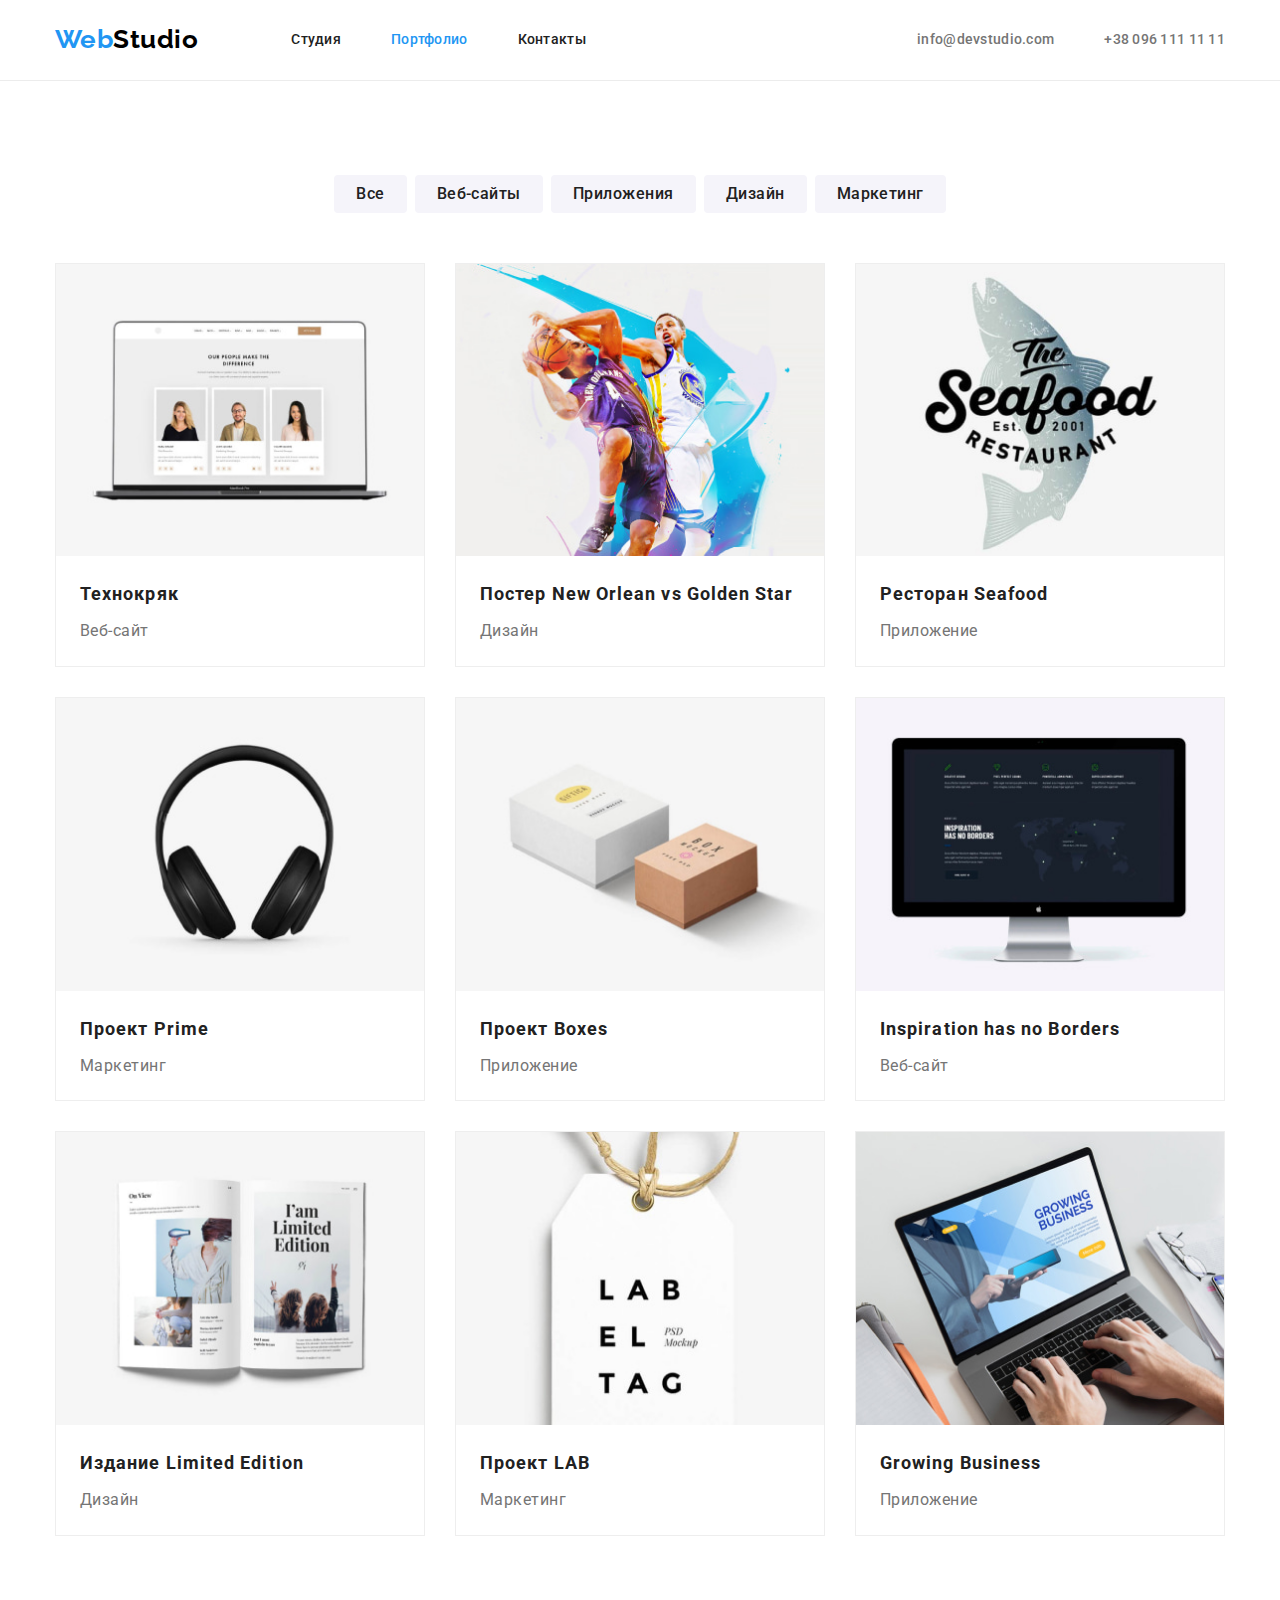
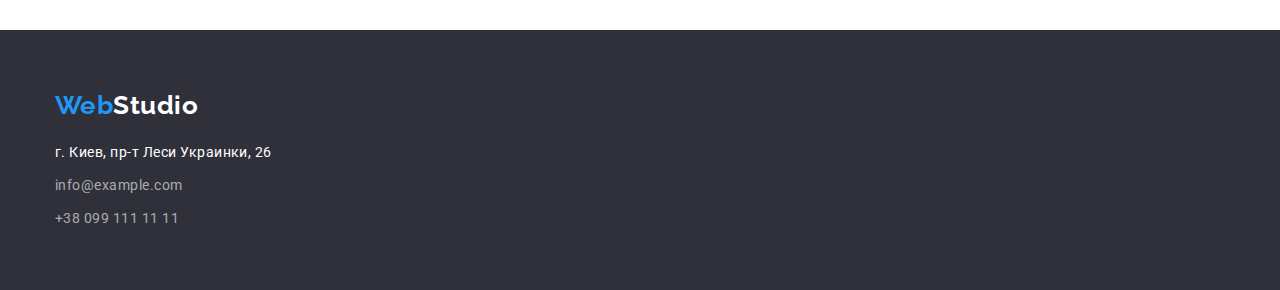
==== commit 091c6e17: "Исправляет геометрию и flex" ====
--- a/portfolio.html
+++ b/portfolio.html
@@ -19,20 +19,20 @@
             <a href="" class="logo-link"> <span class="logo-page-web">Web</span><span class="logo-page-studio">Studio</span></a>
             <nav>
                 <ul class="site-nav list">
-                    <li> <a href="./index.html" class="link ">Студия</a></li>
-                    <li> <a href="./portfolio.html" class="link current">Портфолио </a></li>
-                    <li> <a href="./contacts.html" class="link">Контакты</a></li>
+                    <li class="item"> <a href="./index.html" class="link ">Студия</a></li>
+                    <li class="item"> <a href="./portfolio.html" class="link current">Портфолио </a></li>
+                    <li class="item"> <a href="./contacts.html" class="link">Контакты</a></li>
                 </ul>
             </nav>
             <ul class="contact-nav list">
-                <li><a href="mailto:info@devstudio.com" class="link">info@devstudio.com</a></li>
-                <li><a href="tel:+380961111111" class="link">+38 096 111 11 11</a></li>
+                <li class="item"><a href="mailto:info@devstudio.com" class="link">info@devstudio.com</a></li>
+                <li class="item"><a href="tel:+380961111111" class="link">+38 096 111 11 11</a></li>
             </ul>
         </div>
     </header>
     <!--Main-->
     <main>
-        <section class="projects">
+        <section class="section projects">
             <div class="container">
                 <ul class="project-filter list">
                     <li class="project-button">
@@ -54,60 +54,78 @@
                    
         <!--Main menu-->
         <!--Скрытый заголовок-->
-        <h1 class="hidden-title">Список проектов</h1>
+        <h1 class="visually-hidden">Список проектов</h1>
         <ul class="project-list list">
             <li class="project-item"> <a href="" class="link">
                 <img src="./images/technokryak.jpg" alt="Фото Технокряк" width="370">
+                <div class="project-block">
                 <h2 class="project-name" >Технокряк</h2>
                 <p class="project-desc">Веб-сайт</p>
+                </div>
                 </a>
             </li>
             <li class="project-item"> <a href="" class="link">
             <img src="./images/new_orlean.jpg" alt="Фото Нью орлеан" width="370">
+            <div class="project-block">
                 <h2 class="project-name">Постер New Orlean vs Golden Star</h2>
                     <p class="project-desc">Дизайн</p>
+                    </div>
                 </a>
-                </li>
+            </li>
             <li class="project-item"> <a href="" class="link">
             <img src="./images/seafood.jpg" alt="Фото Си фуд" width="370">
+            <div class="project-block">
                 <h2 class="project-name">Ресторан Seafood</h2>
                     <p class="project-desc">Приложение</p>
+                    </div>
                 </a>
                 </li>
             <li class="project-item"> <a href="" class="link">
                 <img src="./images/prime.jpg" alt="Фото Прайм" width="370">
+                <div class="project-block">
                 <h2 class="project-name">Проект Prime</h2>
                 <p class="project-desc">Маркетинг</p>
+                </div>
                 </a>
             </li>
             <li class="project-item"> <a href="" class="link">
             <img src="./images/boxes.jpg" alt="Фото Боксес" width="370">
+            <div class="project-block">
                 <h2 class="project-name">Проект Boxes</h2>
                 <p class="project-desc">Приложение</p>
+                </div>
             </a>
             </li>
             <li class="project-item"> <a href="" class="link">
             <img src="./images/no_borders.jpg" alt="Фото Но бордерс" width="370">
+            <div class="project-block">
                 <h2 class="project-name">Inspiration has no Borders</h2>
                 <p class="project-desc">Веб-сайт</p>
+                </div>
             </a>
             </li>
             <li class="project-item"> <a href="" class="link">
             <img src="./images/limited_edition.jpg" alt="Фото Лимитед едишн" width="370">
+            <div class="project-block">
                 <h2 class="project-name">Издание Limited Edition</h2>
                 <p class="project-desc">Дизайн</p>
+                </div>
             </a>
             </li>
             <li class="project-item"> <a href="" class="link">
             <img src="./images/lab.jpg" alt="Фото Лаб" width="370">
+            <div class="project-block">
                 <h2 class="project-name">Проект LAB</h2>
                 <p class="project-desc">Маркетинг</p>
+                </div>
             </a>
             </li>
             <li class="project-item"> <a href="" class="link">
             <img src="./images/gr_business.jpg" alt="Фото растущий бизнес" width="370">
+            <div class="project-block">
                 <h2 class="project-name">Growing Business</h2>
                 <p class="project-desc">Приложение</p>
+                </div>
             </a>
             </li>
         </ul>
@@ -117,7 +135,7 @@
 
     <!--Footer-->
     <footer class="footer-nav">
-        <div class="container">
+        <div class="container footer">
             <a href="" class="logo-link"><span class="logo-page-web">Web</span><span
                     class="logo-page-studio-white">Studio</span></a>
             <address class="adress">г. Киев, пр-т Леси Украинки, 26 <br>
--- a/css/styles.css
+++ b/css/styles.css
@@ -6,7 +6,7 @@
   --brand-white-color: #ffffff;
   --background-button-grey: #f5f4fa;
   --background-darkgrey: #2f303a;
-  --card-set-gap:30px;
+  --card-set-gap: 30px;
 }
 body {
   color: var(--brand-black-color);
@@ -21,18 +21,18 @@
   margin: 0;
 }
 .container {
-  width: 1170px;
+  width: 1200px;
   padding-left: 15px;
   padding-right: 15px;
   margin-left: auto;
   margin-right: auto;
   /* outline: 2px solid tomato; */
 }
-.section{
+.section {
   padding-top: 94px;
-
-}
-img{
+  padding-bottom: 94px;
+}
+img {
   display: block;
   max-width: 100%;
   height: auto;
@@ -41,21 +41,19 @@
 /*Стили для index.html*/
 /*Header*/
 .page-header {
-  border-bottom: 1px solid #ECECEC;
+  border-bottom: 1px solid #ececec;
   /* background-color: thistle; */
 }
-.page-header > .container{
-   display: flex;
-   align-items: center;
-   padding-top: 24px;
-   padding-bottom: 25px;
-   
-   
+.page-header > .container {
+  display: flex;
+  align-items: center;
+  padding-top: 24px;
+  padding-bottom: 25px;
 }
 
 .logo-link {
   text-decoration: none;
-  display: flex;
+  
   margin-right: 93px;
 }
 .logo-page-web {
@@ -76,10 +74,15 @@
   font-size: 26px;
   line-height: 1.19;
 }
-.site-nav{
-  display: flex;
+.site-nav {
+  display: flex;
+}
+.site-nav .item {
   margin-right: 50px;
- 
+}
+
+.site-nav .item:last-child {
+  margin-right: 0;
 }
 .site-nav .link {
   color: var(--brand-black-color);
@@ -90,7 +93,6 @@
   font-size: 14px;
   line-height: 1.14;
   letter-spacing: 0.02em;
-  margin-right: 50px;
 }
 .site-nav .link.current {
   color: var(--brand-blue-color);
@@ -99,10 +101,12 @@
 .site-nav .link:focus {
   color: var(--brand-blue-color);
 }
-.contact-nav{
-  display: flex;
- 
+.contact-nav {
+  display: flex;
   margin-left: auto;
+}
+.contact-nav .item + .item {
+  margin-left: 50px;
 }
 .contact-nav .link {
   color: var(--brand-grey-color);
@@ -113,7 +117,6 @@
   font-size: 14px;
   line-height: 1.14;
   letter-spacing: 0.02em;
-  margin-left: 50px;
 }
 .contact-nav .link:hover,
 .contact-nav .link:focus {
@@ -124,10 +127,12 @@
 /*main*/
 .section-hero-title {
   background-color: var(--background-darkgrey);
-  text-align: center;
+  /* text-align: center; */
   padding-top: 200px;
-  
-  
+  padding-bottom: 280px;
+}
+.container.hero {
+  text-align: center;
 }
 .hero-title {
   color: var(--brand-white-color);
@@ -139,16 +144,14 @@
 
   letter-spacing: 0.06em;
   text-transform: uppercase;
+
+  width: 700px;
+  margin-right: auto;
+  margin-left: auto;
+  margin-bottom: 30px;
   margin-top: 0px;
-  
-}
-
-
-/* visually-hidden ? */
-.hidden-title {
-  display: none;
-  
-}
+}
+
 .button {
   all: unset;
   background-color: var(--brand-blue-color);
@@ -168,22 +171,37 @@
 
   display: inline-block;
   padding: 10px 32px;
-  
-  margin-bottom: 200px;
-}
-.button:hover, .button:focus{
-  filter: drop-shadow(0px 4px 4px rgba(0, 0, 0, 0.25)) drop-shadow(0px 4px 4px rgba(0, 0, 0, 0.25));
-}
+}
+.button:hover,
+.button:focus {
+  filter: drop-shadow(0px 4px 4px rgba(0, 0, 0, 0.25))
+    drop-shadow(0px 4px 4px rgba(0, 0, 0, 0.25));
+}
+
+/* Наши преимущества */
 .section.features {
-  
-/*   
+  padding-bottom: 0;
+  /*   
   background-color: yellow; */
 }
-.features-item{
-  /* display: block;
-  margin-right: 15px; */
-   margin-top: 30px;
-  margin-left: 30px;
+/* Скрытый заголовок */
+.visually-hidden {
+  position: absolute;
+  width: 1px;
+  height: 1px;
+  margin: -1px;
+  border: 0;
+  padding: 0;
+  white-space: nowrap;
+  clip-path: inset(100%);
+  clip: rect(0 0 0 0);
+  overflow: hidden;
+}
+.features-item {
+  margin-right: 30px;
+}
+.features-item:last-child {
+  margin-right: 0;
 }
 .subtitle .features {
   font-style: normal;
@@ -192,7 +210,6 @@
   text-transform: uppercase;
   margin-bottom: 10px;
   margin-top: 0;
-  
 }
 .subtitle .features-desc {
   color: var(--brand-grey-color);
@@ -202,20 +219,19 @@
   margin-bottom: 0;
   margin-top: 0;
 }
-.subtitle.list{
-  display: flex;
-  justify-content: space-between;
-  margin-left: calc(-1 * var(--card-set-gap));
-  margin-top: calc(-1 * var(--card-set-gap));
-    
-}
-.item-activity{
-  margin-top: 30px;
-  margin-left: 30px;
+.subtitle.list {
+  display: flex;
+}
+/* Чем мы занимаемся */
+.item-activity {
+  margin-right: 30px;
+}
+.item-activity:last-child {
+  margin-right: 0;
 }
 .section.activity {
   /* background-color: rebeccapurple; */
- 
+  
 }
 .section.activity-title {
   font-style: normal;
@@ -225,34 +241,31 @@
   margin-top: 0;
   padding-top: 0;
   margin-bottom: 50px;
+}
+.list.activity {
+  display: flex;
+}
+/* Наша команда */
+.section.team {
+  background-color: var(--background-button-grey);
   
 }
-.list.activity{
-  display: flex;
-  justify-content: space-between;
-  margin-left: calc(-1 * var(--card-set-gap));
-  margin-top: calc(-1 * var(--card-set-gap));
-   
-    
-}
-.section-team {
-  background-color: var(--background-button-grey);
-  margin-top: 94px;
-  
-}
-.team-person{
+.team-person {
   background-color: var(--brand-white-color);
-  box-shadow: 0px 1px 3px rgba(0, 0, 0, 0.12), 0px 1px 1px rgba(0, 0, 0, 0.14), 0px 2px 1px rgba(0, 0, 0, 0.2);
+  box-shadow: 0px 1px 3px rgba(0, 0, 0, 0.12), 0px 1px 1px rgba(0, 0, 0, 0.14),
+    0px 2px 1px rgba(0, 0, 0, 0.2);
   border-radius: 0px 0px 4px 4px;
-  margin-top: 30px;
-  margin-left: 30px;
-}
-.team-card.list{
-  display: flex;
-  justify-content: space-between;
-  padding-bottom: 94px;
-  margin-left: calc(-1 * var(--card-set-gap));
-  margin-top: calc(-1 * var(--card-set-gap));
+  margin-right: 30px;
+}
+.team-person:last-child {
+  margin-right: 0;
+}
+.name-block {
+  padding-top: 30px;
+  padding-bottom: 30px;
+}
+.team-card.list {
+  display: flex;
 }
 .section-team-title {
   font-style: normal;
@@ -260,20 +273,18 @@
   line-height: 1.16;
   text-align: center;
   margin-top: 0;
-  padding-top: 94px;
-  
-  
-}
-.section-team .name {
+  /* padding-top: 94px; */
+}
+.team-person .name {
   font-style: normal;
   font-weight: 500;
   font-size: 16px;
   line-height: 1.18;
   text-align: center;
-  margin-top: 30px;
+  margin-top: 0;
   margin-bottom: 10px;
 }
-.section-team .job {
+.team-person .job {
   color: var(--brand-grey-color);
 
   font-style: normal;
@@ -281,10 +292,14 @@
   line-height: 1.18;
   text-align: center;
   margin-top: 0;
-  margin-bottom: 30px;
+  margin-bottom: 0;
 }
 
 /*footer*/
+.container.footer {
+  padding-top: 60px;
+  padding-bottom: 60px;
+}
 footer {
   background-color: var(--background-darkgrey);
 }
@@ -295,7 +310,6 @@
   font-weight: normal;
   font-size: 14px;
   line-height: 1.71;
-  padding-bottom: 60px;
 }
 .footer-nav .contact {
   color: rgba(255, 255, 255, 0.6);
@@ -324,30 +338,28 @@
 
 .footer-nav .logo-link {
   display: inline-block;
-  padding-top: 60px;
+
   padding-bottom: 20px;
 }
 
-
-
 /*portfolio.html*/
-
 
 .project-filter {
   margin-bottom: 50px;
-  padding: 30px;
-  display: flex;
- justify-content: center;
-  
+
+  display: flex;
+  justify-content: center;
 }
 .projects {
   /* background-color: rgb(160, 194, 194); */
-  padding-bottom: 94px;
-  padding-top: 94px;
-}
-.project-button{
-  display: flex;
-   margin-right: 8px;
+ 
+}
+.project-button {
+  
+  margin-right: 8px;
+}
+.project-button:last-child {
+  margin-right: 0;
 }
 
 .button-filter {
@@ -362,32 +374,33 @@
   font-size: 16px;
   line-height: 1.62;
   text-align: center;
-  
-padding: 6px 22px;
+
+  padding: 6px 22px;
 }
 .button-filter:hover,
 .button-filter:focus {
   color: var(--brand-white-color);
   background-color: var(--brand-blue-color);
   cursor: pointer;
-  box-shadow: 0px 3px 1px rgba(0, 0, 0, 0.1), 0px 1px 2px rgba(0, 0, 0, 0.08), 0px 2px 2px rgba(0, 0, 0, 0.12);
-border-radius: 4px;
+  box-shadow: 0px 3px 1px rgba(0, 0, 0, 0.1), 0px 1px 2px rgba(0, 0, 0, 0.08),
+    0px 2px 2px rgba(0, 0, 0, 0.12);
+  border-radius: 4px;
 }
 .project-list .link {
   text-decoration: none;
 }
-.project-list{
+.project-list {
   display: flex;
   flex-wrap: wrap;
   margin-left: calc(-1 * var(--card-set-gap));
   margin-top: calc(-1 * var(--card-set-gap));
 }
-.project-item{
+.project-item {
   background-color: var(--brand-white-color);
-  border: 1px solid #EEEEEE;
-box-sizing: border-box;
-margin-top: 30px;
-  margin-left: 30px;
+  border: 1px solid #eeeeee;
+  box-sizing: border-box;
+  margin-top: var(--card-set-gap);
+  margin-left: var(--card-set-gap);
   flex-basis: calc((100% - 90px) / 3);
 }
 
@@ -398,7 +411,9 @@
   font-size: 18px;
   line-height: 2;
   letter-spacing: 0.06em;
-  margin: 0 24px 4px 24px;
+  margin-top: 0;
+  margin-bottom: 4px;
+  
 }
 .project-desc {
   color: var(--brand-grey-color);
@@ -406,5 +421,8 @@
   font-weight: normal;
   font-size: 16px;
   line-height: 1.87;
-  margin: 0 24px 20px 24px;
-}
+  margin:0;
+}
+.project-block{
+  padding: 20px 24px;
+}
